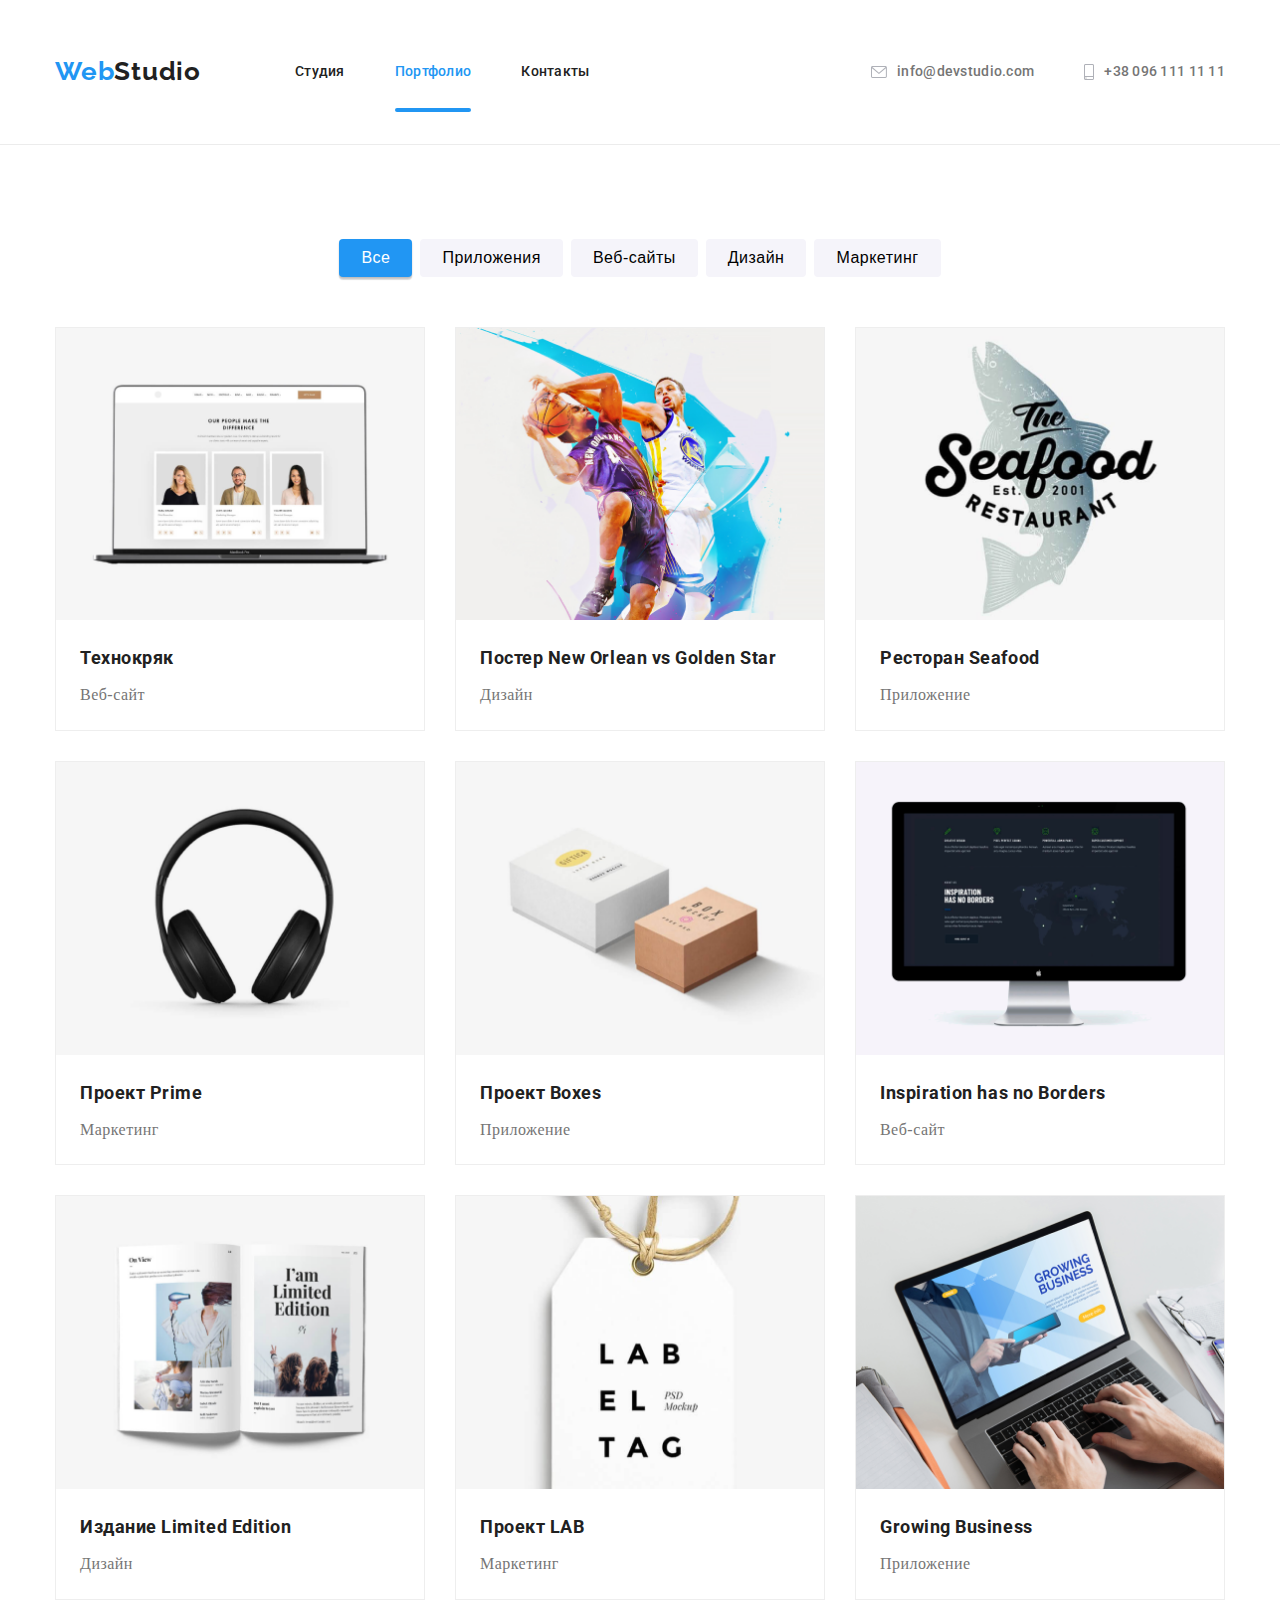
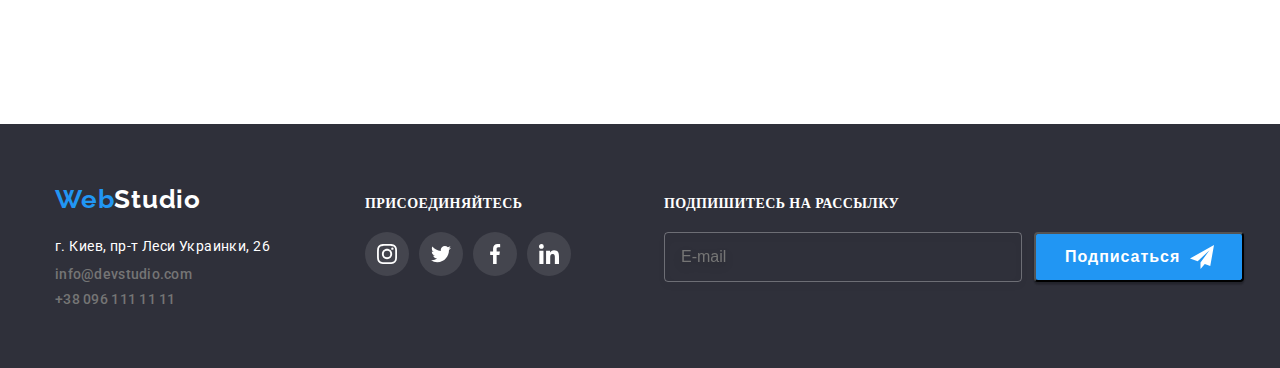
==== portfolio.html @ b37ebd10 "added files" ====
<!DOCTYPE html>
<html lang="ru">
<head>
    <meta charset="UTF-8">
    <meta http-equiv="X-UA-Compatible" content="IE=edge">
    <meta name="viewport" content="width=device-width, initial-scale=1.0">
    <title>Portfolio</title>
    <link rel="preconnect" href="https://fonts.gstatic.com">
    <link href="https://fonts.googleapis.com/css2?family=Raleway:wght@700&display=swap" rel="stylesheet">
    <link rel="preconnect" href="https://fonts.gstatic.com">
    <link href="https://fonts.googleapis.com/css2?family=Roboto:wght@400;500;700;900&display=swap" rel="stylesheet">
    <link rel="stylesheet" href="https://cdnjs.cloudflare.com/ajax/libs/modern-normalize/1.0.0/modern-normalize.min.css" integrity="sha512-ISS7cAi1PEhQ8jnbJpJZMd29NlhNj4AWYyLOSp2CE/CsHxTCu+r+t0D2yoJudVrd0/8fTVPUVDzY5Tvli75u/g==" crossorigin="anonymous" />
    <link rel="stylesheet" href="css/style.css">
</head>

<body>
    <header class="header">
        <div class="conteiner main-nav">          
            <nav class="main-nav">
                <a href="./index.html" class="logo-page">Web<span class="logo-heder">Studio</span></a>
                <ul class="site-nav"> 
                    <li class="site-nav-item"><a href="./index.html" class="header-nav">Студия</a></li>
                    <li class="site-nav-item"><a href="./portfolio.html" class=" header-nav link-s current">Портфолио</a></li>
                    <li class="site-nav-item"><a href="" class="header-nav">Контакты</a></li>
                </ul>
            </nav>
            <ul  class="contact">
              <li class="site-nav-item"><a href="mailto:info@devstudio.com" class="mail-tell"><svg class="icon-mail-tell" width="16" height="12"><use href="./sprite.svg#icon-letter"></use></svg> info@devstudio.com</a></li>
              <li class="site-nav-item"><a href="tell:+380961111111" class="mail-tell"><svg class="icon-mail-tell" width="10" height="16"><use href="./sprite.svg#icon-smartphone"></use></svg> +38 096 111 11 11</a></li>
            </ul>
        </div>
    </header>
    <!-- Портфолио -->
<main>
    <section class="our-works">
        <div class="conteiner">
            <ul class="gallery">
                <li class="button-gallery"><button class="button-gallery-item button-all" type="button">Все</button></li>
                <li class="button-gallery"><button class="button-gallery-item" type="button">Приложения</button></li>
                <li class="button-gallery"><button class="button-gallery-item" type="button">Веб-сайты</button></li>
                <li class="button-gallery"><button class="button-gallery-item" type="button">Дизайн</button></li>
                <li class="button-gallery"><button class="button-gallery-item" type="button">Маркетинг</button></li>
            </ul>
                <h1 class="hidden">Портфолио</h1>
                <ul class="team-item">
                    <li class="team-item-list">
                        <a href="" class="list">
                            <div class="thumb">
                                <div class="item-overlay">
                                    <p class="text-overlay">Технокряк это современная площадка распространения коронавируса. Компании используют эту платформу для цифрового шпионажа и атак на защищённые сервера конкурентов.</p>
                                </div>
                               <img src="./images-02/img.png" alt="ноутбук" width="370"/> 
                            </div>
                            <div class="portfolio-list">
                                <h2 class="portfolio-items">Технокряк</h2>
                                <p class="portfolio-p">Веб-сайт</p>
                            </div>
                        </a>
                   </li>
                        

                    <li class="team-item-list">
                        <a href="" class="list">
                            <div class="thumb">
                                <div class="item-overlay">
                                    <p class="text-overlay">Технокряк это современная площадка распространения коронавируса. Компании используют эту платформу для цифрового шпионажа и атак на защищённые сервера конкурентов.</p>
                                </div>
                                <img src="./images-02/img_(1).png" alt="баскетболисты" width="370"/>
                            </div>
                            <div class="portfolio-list">
                                <h2 class="portfolio-items">Постер New Orlean vs Golden Star</h2>
                                <p class="portfolio-p">Дизайн</p>
                            </div>
                        </a>
                    </li>
                        

                    <li class="team-item-list">
                        <a href="" class="list">
                            <div class="thumb">
                                <div class="item-overlay">
                                    <p class="text-overlay">Технокряк это современная площадка распространения коронавируса. Компании используют эту платформу для цифрового шпионажа и атак на защищённые сервера конкурентов.</p>
                                </div>   
                                <img src="./images-02/img_(2).png" alt="лейбл" width="370"/>
                            </div>
                            <div class="portfolio-list">
                                <h2 class="portfolio-items">Ресторан Seafood</h2>
                                <p class="portfolio-p">Приложение</p>
                            </div>
                        </a>
                    </li>
                        

                    <li class="team-item-list">
                        <a href="" class="list">
                            <div class="thumb">
                                <div class="item-overlay">
                                    <p class="text-overlay">Технокряк это современная площадка распространения коронавируса. Компании используют эту платформу для цифрового шпионажа и атак на защищённые сервера конкурентов.</p>
                                </div>
                                <img src="./images-02/img_(3).png" alt="наушники" width="370"/>
                            </div>
                            <div class="portfolio-list">
                                <h2 class="portfolio-items">Проект Prime</h2>
                                <p class="portfolio-p">Маркетинг</p>
                            </div>
                        </a>
                    </li>
                        

                    <li class="team-item-list">
                        <a href="" class="list">
                            <div class="thumb">
                                <div class="item-overlay">
                                    <p class="text-overlay">Технокряк это современная площадка распространения коронавируса. Компании используют эту платформу для цифрового шпионажа и атак на защищённые сервера конкурентов.</p>
                                </div>
                                <img src="./images-02/img_(4).png" alt="коробки" width="370"/>
                            </div>
                            <div class="portfolio-list">
                                <h2 class="portfolio-items">Проект Boxes</h2>
                                <p class="portfolio-p">Приложение</p>
                            </div>
                        </a>
                    </li>
                        

                    <li class="team-item-list">
                        <a href=""  class="list">
                            <div class="thumb">
                                <div class="item-overlay">
                                     <p class="text-overlay">Технокряк это современная площадка распространения коронавируса. Компании используют эту платформу для цифрового шпионажа и атак на защищённые сервера конкурентов.</p>  
                                </div>
                                <img src="./images-02/img_(5).png" alt="монитор" width="370"/>
                            </div>
                            <div class="portfolio-list">
                                <h2 class="portfolio-items">Inspiration has no Borders</h2>
                                <p class="portfolio-p">Веб-сайт</p>
                            </div>
                        </a>
                    </li>
                        

                    <li class="team-item-list">
                        <a href=""  class="list">
                            <div class="thumb">
                                <div class="item-overlay">
                                    <p class="text-overlay">Технокряк это современная площадка распространения коронавируса. Компании используют эту платформу для цифрового шпионажа и атак на защищённые сервера конкурентов.</p>
                                </div>
                                <img src="./images-02/img_(6).png" alt="журнал" width="370"/>
                            </div>
                            <div class="portfolio-list">
                                <h2 class="portfolio-items">Издание Limited Edition</h2>
                                <p class="portfolio-p">Дизайн</p>
                            </div>
                        </a>
                    </li>
                        

                    <li class="team-item-list">
                        <a href="" class="list">
                            <div class="thumb">
                                <div class="item-overlay">
                                    <p class="text-overlay">Технокряк это современная площадка распространения коронавируса. Компании используют эту платформу для цифрового шпионажа и атак на защищённые сервера конкурентов.</p>
                                </div>
                                <img src="./images-02/img_(7).png" alt="бирка" width="370"/>
                            </div>
                            <div class="portfolio-list">
                                <h2 class="portfolio-items">Проект LAB</h2>
                                <p class="portfolio-p">Маркетинг</p>
                            </div>
                        </a>
                    </li>
                        

                    <li class="team-item-list">
                        <a href="" class="list">
                            <div class="thumb">
                                <div class="item-overlay">
                                    <p class="text-overlay">Технокряк это современная площадка распространения коронавируса. Компании используют эту платформу для цифрового шпионажа и атак на защищённые сервера конкурентов.</p>
                                </div>
                                <img src="./images-02/img_(8).png" alt="ноутбук" width="370"/>
                            </div>
                            <div class="portfolio-list">
                                <h2 class="portfolio-items">Growing Business</h2>
                                <p class="portfolio-p">Приложение</p>
                            </div>
                        </a>
                    </li>
                </ul>
        </div>
    </section>
</main>
<!-- Подвал -->
    <footer class="footer">
      <div class="conteiner footer-web">
        <div class="address-part">
        <a href="index.html" class="logo-page">Web<span class="logo">Studio</span></a>
          <address class="footer-bottom">
            <ul>
              <li class="adress-bottom"><a href="https://goo.gl/maps/1J1BHxxjEEeEj4qXA" target="_blank" rel="noreferrer noopener" class="adress">г. Киев, пр-т Леси Украинки, 26</a></li>
              <li class="adress-bottom"><a href="mailto:info@devstudio.com" class="mail-tell">info@devstudio.com</a></li>
              <li class="adress-bottom"><a href="tell:+380961111111" class="mail-tell">+38 096 111 11 11</a></li>
          </ul>
          </address>
        </div>
        <div>
          <p class="footer-social">Присоединяйтесь</p>
            <ul class="social-icons">
              <li class="social-icons-item"><a href="" aria-label="Ссылка на instagram" class="social-icons-link text" target="_blank" rel="noopener noreferrer"><svg class="icon"><use href="./sprite.svg#icon-instagram"></use></svg></a></li>
              <li class="social-icons-item"><a href="" aria-label="Ссылка на twitter" class="social-icons-link text" target="_blank" rel="noopener noreferrer"><svg class="icon"><use href="./sprite.svg#icon-twitter"></use></svg></a></li>
              <li class="social-icons-item"><a href="" aria-label="Ссылка на facebook" class="social-icons-link text" target="_blank" rel="noopener noreferrer"><svg class="icon"><use href="./sprite.svg#icon-facebook"></use></svg></a></li>
              <li class="social-icons-item"><a href="" aria-label="Ссылка на linkedin" class="social-icons-link text" target="_blank" rel="noopener noreferrer"><svg class="icon"><use href="./sprite.svg#icon-linkedin"></use></svg></a></li> 
            </ul>
        </div>
        <div class="input">
            <p class="footer-social">Подпишитесь на рассылку</p>
            <form class="footer-input">
                <input type="email" name="mail" placeholder="E-mail" required class="input-field">
                <button type="submit" class="button-all footer-button">
                    <p class="text-button">Подписаться<svg class="send"><use href="./sprite.svg#send"></use></svg>
                    </p>
                </button>
            </form>
        </div>
      </div>
    </footer>
</body>
</html>
---- css/style.css ----
html {box-sizing: border-box;}
*,
*::before,
*::after {box-sizing: inherit;}

:root {
    --white-color: white;
    --accent-color: #2196F3;
    --grey-light-color: #757575;
    --bg-color: #2F303A;
    --black-color: #212121;
    --button-color: #F5F4FA;
    --border-color: #AFB1B8;
}

body {
    background-color: var(--white-color);
    margin: 0;    
}
a {
    text-decoration: none;
}
.logo-page {
    font-family: Raleway;
    font-style: normal;
    font-weight: bold;
    font-size: 26px;
    line-height: 1.19;
    letter-spacing: 0.03em;
    color: var(--accent-color);
    margin-right: 94px;
    font-weight: bold;
    display: block;
}

.logo {
    margin-bottom: 20px;
}

.hidden {
    display: none;
}
.footer {
    background-color: var(--bg-color);
    padding-top: 60px;
    padding-bottom: 60px;
}
.footer-web {
    display: flex;
    align-items: baseline;
}
.footer-input {
    display: flex;
}

button:hover {
    background-color: var(--accent-color);
    cursor: pointer;
    color: var(--button-color);
}
.hero {
    background: var(--bg-color);
    height: 600px;
}
.overlay {
    max-width: 1600px;
    background-position: top left;
    margin: 0 auto;
    background-image: 
        linear-gradient(to right, rgba(47, 48, 58, 0.4), rgba(47, 48, 58, 0.4)),
        url(../images-01/bg-i.jpg);
    padding-top: 200px;
    padding-bottom: 200px;

}

.logo {
    color: var(--white-color);
}
.logo-heder {
    color: var(--black-color);
}
li {
    list-style-type: none;
    /* Убираем маркеры */
}
.portfolio-items {
    font-family: "Roboto", sans-serif;
    margin: 0 0 4px 0;
    font-size: 18px;
    line-height: 2;
    letter-spacing: 0.03em;
    color: var(--black-color);
}

.portfolio-p {
    font-weight: normal;
    font-size: 16px;
    line-height: 1.87;
    color: var(--grey-light-color);
    letter-spacing: 0.03em;
   
}

.mail-tell {
    font-family: 'Roboto';
    font-style: normal;
    font-weight: 500;
    font-size: 14px;
    line-height: 1.14;
    letter-spacing: 0.02em;
    color: var(--grey-light-color);
    display: flex;
    justify-content: center;
    align-items: center;
    transition-duration: 250ms;
    transition-timing-function: cubic-bezier(0.4, 0, 0.2, 1);

}
.mail-tell:hover .icon-mail-tell,
.mail-tell:focus .icon-mail-tell {
    fill:var(--accent-color);
}
.icon-mail-tell {
    fill: var(--border-color);
    margin-right: 10px;
    display: inline-flex;
    transition-duration: 250ms;
    transition-timing-function: cubic-bezier(0.4, 0, 0.2, 1);

}
.team-new {
    padding: 30px;
}

.hero-team {
    font-size: 44px;
    line-height: 1.36;
    text-align: center;
    letter-spacing: 0.06em;
    text-transform: uppercase;
    color: var(--white-color);
    text-align: center;
    max-width: 700px;
    margin-top: 0;
    margin-left: auto;
    margin-right: auto;
    margin-bottom: 30px;
    
}
.advantage-icon {
    width: 70px;
    height: 70px;
    display: flex;
    align-items: center;
    justify-content: center;
    background-color: var(--button-color);
}
.visually-icon {
    display: flex;
    align-items: center;
    justify-content: center;
    background-color: var(--button-color);
    margin-bottom: 30px;
    height: 120px;
}

.advantage {
    font-weight: bold;
    font-size: 14px;
    line-height: 1.14;
    letter-spacing: 0.03em;
    text-transform: uppercase;
    color: var(--black-color);
    margin-bottom: 10px;
}

.main-nav .main-li {
    width: calc((100% - 90px) / 4);
}
.advantage-iteam {
    font-family: Roboto;
    font-style: normal;
    font-weight: normal;
    font-size: 14px;
    line-height: 2;
    letter-spacing: 0.03em;
    color: var(--grey-light-color);
}
.work {
    padding-top: 94px;
    padding-bottom: 94px;
}

.occupation {
    font-size: 36px;
    line-height: 1.17;
    letter-spacing: 0.03em;
    color: var(--black-color);
    text-align: center;
    margin-bottom: 50px;
}
.occupation .conteiner {
    padding-top: 94px;
    padding-left: 94px;
}

.team {
    font-weight: 500;
    font-size: 16px;
    line-height: 1.19;
    letter-spacing: 0.03em;
    color: var(--black-color);
    /* margin-top: 30px; */
    margin-bottom: 10px;
    text-align: center;
}

.position {
    font-size: 16px;
    line-height: 1.19;
    letter-spacing: 0.03em;
    color: var(--grey-light-color);
    text-align: center;
}
.adress {
    font-family: Roboto;
    font-style: normal;
    font-weight: normal;
    font-size: 14px;
    line-height: 1.7;
    letter-spacing: 0.03em;
    color: var(--white-color);
}
.adress-bottom:not(:last-child){
    margin-bottom: 9px;
}

.site-nav-item .mail-tell {
    padding-top: 32px;
    padding-bottom: 32px;
}
.header-nav:hover,
.header-nav:focus {
    color: var(--accent-color);
}

.mail-tell:hover,
.mail-tell:focus {
    color: var(--accent-color);
}
.header-nav {
    font-style: normal;
    font-weight: 500;
    font-size: 14px;
    line-height: 1.14;
    letter-spacing: 0.02em;
    color: var(--black-color);
    font-family: Roboto;
    display: block;
    padding-top: 32px;
    padding-bottom: 32px;
    transition-duration: 250ms;
    transition-timing-function: cubic-bezier(0.4, 0, 0.2, 1);
}

.current::after {
    content: "";
    height: 4px;
    border-radius: 2px;
    background-color: var(--accent-color);
    color: var(--accent-color);
    margin-top: 28px;
    width: 100%;
    display: block;
}

.main-button {
    font-family: Roboto;
    font-style: normal;
    font-weight: bold;
    font-size: 16px;
    line-height: 1.86;
    letter-spacing: 0.06em;
    min-width: 200px;
    height: 50px;
    box-shadow: 0px 4px 4px rgba(0, 0, 0, 0.15);
    border-radius: 4px;
    border: none;
    padding: 10px 32px 10px 32px;
    color: var(--button-color);
    background: var(--accent-color);
    box-sizing: border-box;
    display: flex;
    margin-right: auto;
    margin-left: auto;
}
.backdrop {
    position: fixed;
    top: 0;
    left: 0;
    width: 100%;
    height: 100%;
    background-color: rgba(0, 0, 0, 0.2);
    transition-duration: 250ms;
    transition-timing-function: cubic-bezier(0.4, 0, 0.2, 1);
}
.backdrop.is-hidden {
    opacity: 0;
    pointer-events: none;
    transition-duration: 250ms;
    transition-timing-function: cubic-bezier(0.4, 0, 0.2, 1);
}
.modal {
    position: absolute;
    top: 50%;
    left: 50%;
    display: flex;
    justify-content: flex-end;
    transform: translate(-50%, -50%);
    min-height: 581px;
    min-width: 528px;
    background-color: var(--white-color);
    padding-top: 8px;
    padding-right: 8px;
}
.modal-btn {
    height: 30px;
    width: 30px;
    border-radius: 50%;
    border-color: rgba(0, 0, 0, 0.1);
    background-color: rgba(255, 255, 255, 1);
}
.modal-form{
    padding: 40px;
}

.modal-h3 {
    display: flex;
    padding: 2px 40px 12px 40px;
}
.form-value:not(:last-child) {
    padding-bottom: 10px;
}
/* .form-value {
    border-radius: 4px;
    border-color: rgba(33, 33, 33, 0.2);
} */

.header {
    border-bottom: 1px solid #ECECEC;
}
.button-gallery {
    font-style: normal;
    font-weight: 500;
    font-size: 16px;
    line-height: 1.63;
    letter-spacing: 0.03em;
    color: var(--black-color);
}

.button-gallery .button-gallery-item:hover,
.button-gallery .button-gallery-item:focus {
    box-shadow: 0px 1px 1px rgba(0, 0, 0, 0.12),
      0px 4px 4px rgba(0, 0, 0, 0.06),
      1px 4px 6px rgba(0, 0, 0, 0.16);
    border-radius: 4px;
    background-color: var(--accent-color);
    color: var(--white-color);
}
.team-item-list .list:hover,
.team-item-list .list:focus {
    box-shadow: 0px 1px 1px rgba(0, 0, 0, 0.12),
    0px 4px 4px rgba(117, 73, 73, 0.06),
    1px 4px 6px rgba(0, 0, 0, 0.16);
}

.list {
    display: block;
    width: 100%;
    height: 100%;
    transition-duration: 250ms;
    transition-timing-function: cubic-bezier(0.4, 0, 0.2, 1);
}

.button-gallery:not(:last-child) {
    margin-right: 8px;
}
.button-gallery-item {
    font-weight: 500;
    font-size: 16px;
    line-height: 1.62;
    letter-spacing: 0.03em;
    border: none;
    border-radius: 4px;
    padding: 6px 22px 6px 22px;
    background-color: var(--button-color);
    transition-duration: 250ms;
    transition-timing-function: cubic-bezier(0.4, 0, 0.2, 1);
}
.button-all {
    background-color: var(--accent-color);
    color: var(--white-color);
    box-shadow: 0px 3px 1px rgba(0, 0, 0, 0.1),
    0px 1px 2px rgba(0, 0, 0, 0.08),
    0px 2px 2px rgba(0, 0, 0, 0.12);
    border-radius: 4px;
    transition-duration: 250ms;
    transition-timing-function: cubic-bezier(0.4, 0, 0.2, 1);
}
.occupation-part {
    background-color: var(--button-color);
    padding: 94px 0 94px 0;
}

.link {
    display: flex;
    align-items: center;
}
.link-s {
    color: var(--accent-color);
}
.conteiner {
    width: 1200px;
    padding-left: 15px;
    padding-right: 15px;
    margin: 0 auto;
}
.social-icons .icon{
width: 20px;
height: 20px;
fill: var(--border-color);
}
.social-icons-item:not(:last-child){
    margin-right: 10px;
}

.social-icons-link:hover .icon,
.social-icons-link:focus .icon {
    fill: var(--white-color);
}

.text .icon {
    fill: var(--white-color);
}
.text {
    background: rgba(255, 255, 255, 0.1);
    border-radius: 50%;
}

.social-icons-link {
    display: inline-flex;
    align-items: center;
    justify-content: center;
    width: 44px;
    height: 44px;
    transition-duration: 250ms;
    transition-timing-function: cubic-bezier(0.4, 0, 0.2, 1);
}

.social-icons-link:hover,
.social-icons-link:focus {
    background-color: var(--accent-color);
    fill: var(--white-color);
    border-radius: 50%;
}

.social-icons {
    display: inline-flex;
}

.site-nav {
    display: flex;
    padding-top: 32px;
}
.site-nav a:hover,
.site-nav a:focus {
    color: var(--accent-color);
}

.site-nav-item {
    font-family: Roboto;
    font-style: normal;
    font-weight: 500;
    display: flex;
    position: relative;
}

.contact {
    display: flex;
    font-weight: 500;
    font-size: 14px;
    line-height: 1.14;
    letter-spacing: 0.02em;
    margin-left: auto;
}
.main-nav {
    display: flex;
    align-items: center;

}
.gallery {
    display: flex;
    justify-content: center;
    margin-bottom: 50px;
}

.our-works {
    display: flex;
    flex-wrap: wrap;
    padding-top: 94px;
    padding-bottom: 94px;
}

.site-nav-item:not(:last-child) {
    margin-right: 50px;
}
.footer .logo-page {
    margin-bottom: 20px;
}
.main-nav .logo-page {
    padding-top: 24px;
    padding-bottom: 25px;
}

.main-li:not(:last-child) {
    margin-right: 30px;
}

.tech {
    padding-bottom: 94px;
}
.team-item-list {
    width: calc((100% - 60px) / 3);
    margin-right: 30px;
    margin-bottom: 30px;
    border: 1px solid #EEEEEE;
    box-sizing: border-box;
    background: var(--white-color);
}
.thumb .list {
    display: inline-block;
    position: absolute;
    content: "";
    width: 100%;
    height: 100%;
    bottom: 0;
    left: 0;
    background-color: rgba(33, 150, 243, 0.9);
    opacity: 0;
    overflow: hidden;
    transition-duration: 250ms;
    transition-timing-function: cubic-bezier(0.4, 0, 0.2, 1);
}
.thumb {
    position: relative;
    overflow: hidden; 
}
a:hover .item-overlay,
a:focus .item-overlay {
    transform: translatex(0);
}

.text-overlay{
    position: absolute;
    top: 0;
    left: 0;
    width: 100%;
    font-family: 'Roboto';
    font-size: 18px;
    line-height: 1.56;
    letter-spacing: 0.03em;
    text-align: left;
    padding: 64px 24px;
    color: var(--white-color);
    opacity: 0;
}
.item-overlay {
    display: flex;
    align-items: center;
    position: absolute;
    top: 1px;
/* top: 0px; */
    left: 0;
    width: 100%;
    height: 100%;
    transform: translateY(100%);
    background-color: var(--accent-color);
    opacity: 0.9;
    transition-duration: 250ms;
    transition-timing-function: cubic-bezier(0.4, 0, 0.2, 1);
}

.list:hover .text-overlay,
.list:focus .text-overlay {
    opacity: 0.9;
}

.team-item-list:nth-child(3n) {
    margin-right: 0;
}

.team-item-list:nth-child(-3 + n) {
    margin-bottom: 0;
}

h1,
h2,
h3,
p {margin-top: 0; margin-bottom: 0;}

ul {
    padding: 0;
    margin: 0;
}
.team-item {
display: flex;
flex-wrap: wrap;
}
.team-item-grid:not(:last-child) {
    margin-right: 30px;
}

.team-item .team-item-occupation:not(:last-child) {
    margin-right: 30px;
}
img {
    display: block;
    max-width: 100%;
    height: auto;
}
.team-item-occupation {
    position: relative;
}
.label {
    position: absolute;
    font-size: 14px;
    letter-spacing: 0.03em;
    font-weight: 700;
    line-height: 1.14;
    text-transform: uppercase;
    width: 100%;
    bottom: 0;
    color: var(--white-color);
    display: flex;
    justify-content: center;
    align-items: center;
    width: 370px;
    height: 70px;
    background-color: rgba(47, 48, 58, 0.8);
}

.team-item-grid {    
    box-shadow:  
                0px 1px 3px rgba(0, 0, 0, 0.12),
                0px 1px 1px rgba(0, 0, 0, 0.14),
                0px 2px 1px rgba(0, 0, 0, 0.2);
    border-radius: 0px 0px 4px 4px;
    background-color: var(--white-color);
    text-align: center;
}
.team-list {
    margin: 0;
    padding: 6px 22px 6px 22px;
}
.portfolio-list {
    padding: 20px 24px;
}
.list:hover,
.list:focus {
    box-shadow: 0px 4px 4px rgba(0, 0, 0, 0.15);
    border-radius: 1px;
}
.customers-list:not(:last-child) {
    margin-right: 30px;
}
.customers-list {
    width: 170px;
    height: 90px;
    border: 1px solid #AFB1B8;
    box-sizing: border-box;
    border-radius: 4px;
    transition-duration: 250ms;
    transition-timing-function: cubic-bezier(0.4, 0, 0.2, 1);
}
.customers-list:hover,
.customers-list:focus {
    border-color: var(--accent-color);
}

.customers {
    display: flex;
    flex-wrap: wrap;
    align-items: center;
}
.customers-list:hover .icon,
.customers-list:focus .icon {
    fill: var(--button-color);
}

.gallery {
    display: flex;
    justify-content: center;
}
.icon-client {
  display: flex;
  align-items: center;
  justify-content: center;
  width: 100%;
  height: 100%;
}

.icon {
    fill: var(--border-color);
    align-items: center;
    justify-content: center;
    transition-duration: 250ms;
    transition-timing-function: cubic-bezier(0.4, 0, 0.2, 1);
}

.icon-client:hover .icon,
.icon-client:focus .icon {
    background-color: var(--white-color);
    cursor: pointer;
    fill: var(--accent-color);
}
.input{
margin-left: 93px;
stroke: solid rgba(255, 255, 255, 0.3);
}
.send {
    margin-left: 10px;
    width: 24px;
    height: 24px;
}

.footer-social {
    font-weight: bold;
    font-size: 14px;
    line-height: 1.14;
    letter-spacing: 0.03em;
    text-transform: uppercase;
    color: var(--white-color);
    margin-bottom: 20px;
}
.footer .mail-tell {
    display: list-item;
}
.footer-button {
    padding: 10px 28px 10px 29px;
    margin-bottom: 9px;
    font-size: 16px;
    letter-spacing: 0.06em;
    font-weight: 700;
    line-height: 1.14;
    height: 50px;
    transition-duration: 250ms;
    transition-timing-function: cubic-bezier(0.4, 0, 0.2, 1);
}
.text-button{
   vertical-align: middle;
    display: flex;
    align-items: center;
    justify-content: center;
}
.address-part {
    margin-right: 70px;
}
.input-field {
    margin-right: 12px;
    padding-bottom: 15px;
    padding-top: 15px;
    padding-left: 16px;
    width: 358px;
    height: 50px;
    font-size: 16px;
    line-height: 1.25;
    background-color: transparent;
    color: var(--white-color);
    border: 1px solid rgba(255, 255, 255, 0.3);
    box-sizing: border-box;
    filter: drop-shadow(0px 4px 4px rgba(0, 0, 0, 0.15));
    border-radius: 4px;
}
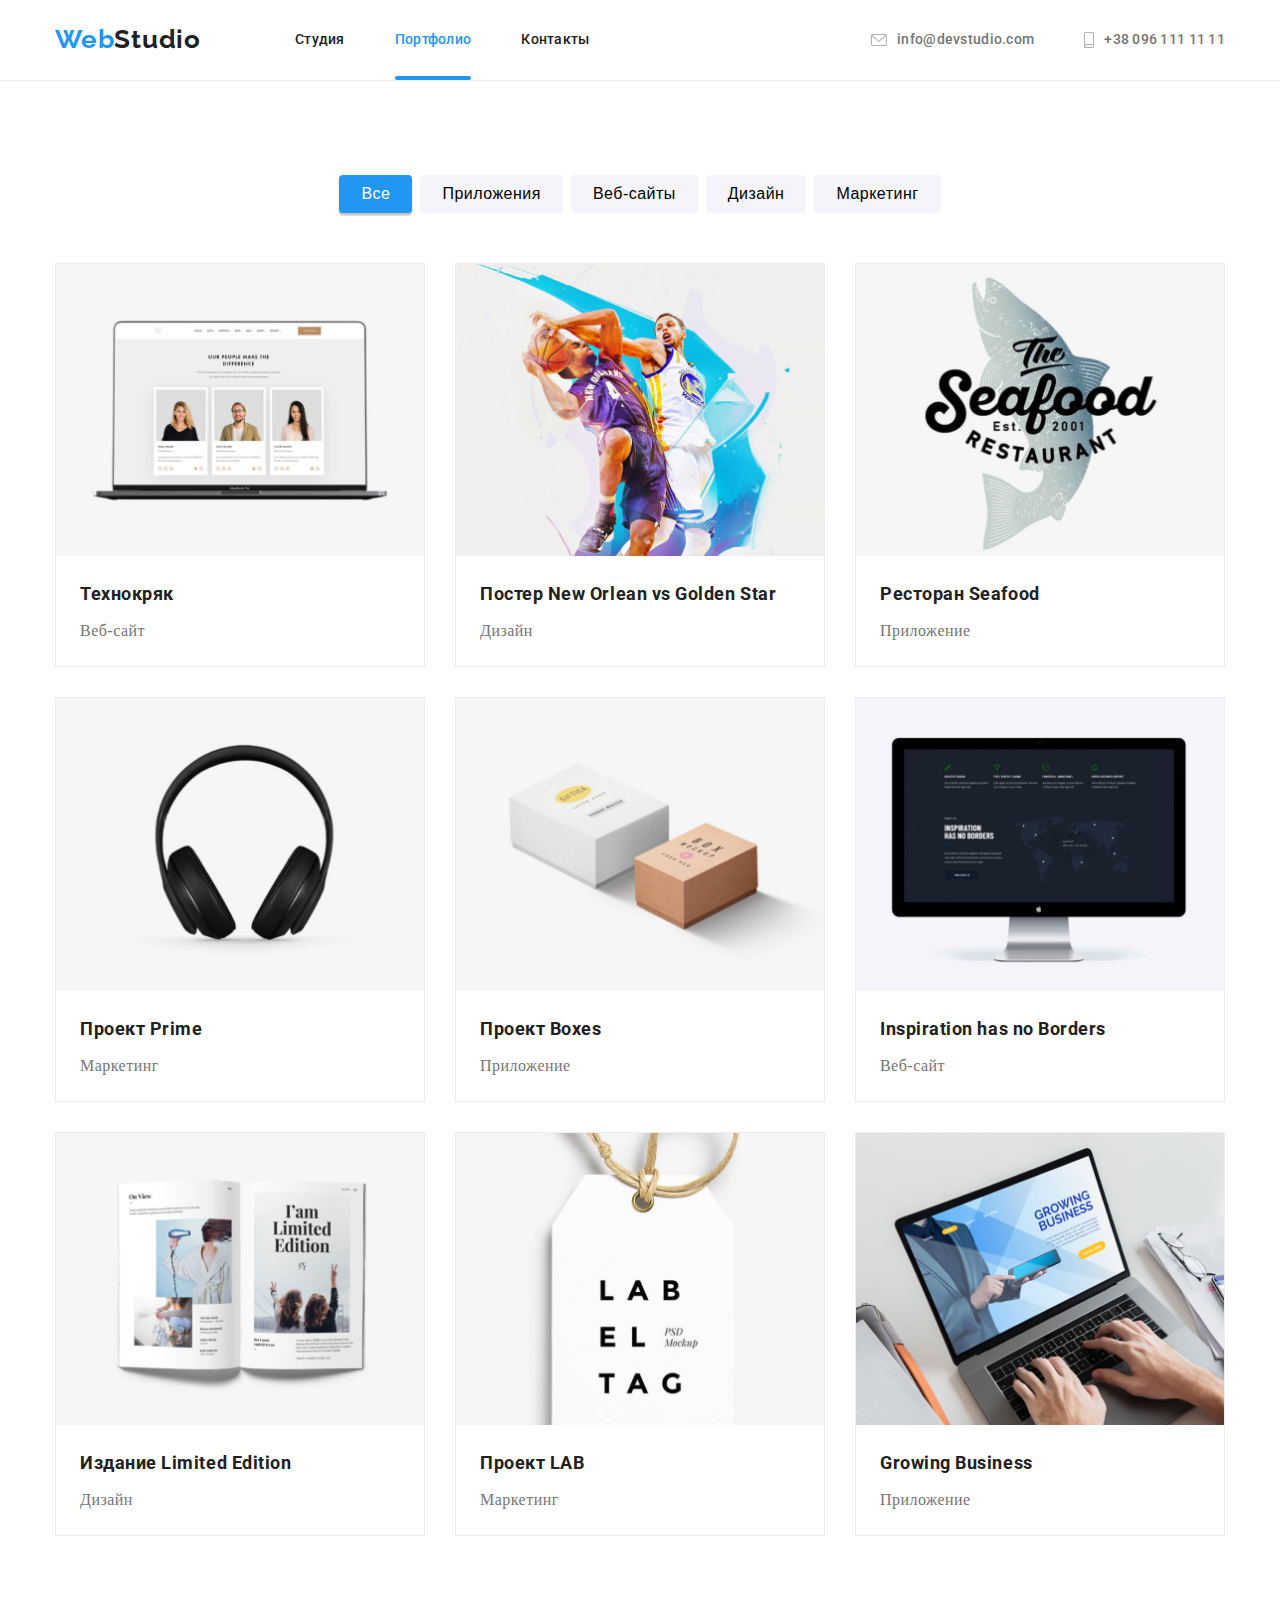
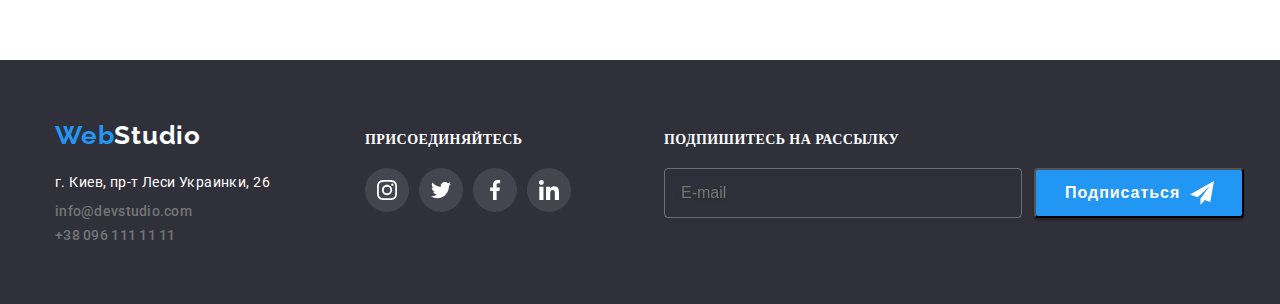
==== commit a9f3a423: "Fixed bug" ====
--- a/portfolio.html
+++ b/portfolio.html
@@ -215,9 +215,7 @@
             <p class="footer-social">Подпишитесь на рассылку</p>
             <form class="footer-input">
                 <input type="email" name="mail" placeholder="E-mail" required class="input-field">
-                <button type="submit" class="button-all footer-button">
-                    <p class="text-button">Подписаться<svg class="send"><use href="./sprite.svg#send"></use></svg>
-                    </p>
+                <button type="submit" class="button-all footer-button text-button">Подписаться<svg class="send"><use href="./sprite.svg#send"></use></svg>
                 </button>
             </form>
         </div>
--- a/css/style.css
+++ b/css/style.css
@@ -266,11 +266,12 @@
 
 .current::after {
     content: "";
+    position: absolute;
+    bottom: 0;
     height: 4px;
     border-radius: 2px;
     background-color: var(--accent-color);
     color: var(--accent-color);
-    margin-top: 28px;
     width: 100%;
     display: block;
 }
@@ -294,6 +295,8 @@
     display: flex;
     margin-right: auto;
     margin-left: auto;
+    text-align:center;
+    justify-content: center
 }
 .backdrop {
     position: fixed;
@@ -325,6 +328,8 @@
     padding-right: 8px;
 }
 .modal-btn {
+    position: absolute;
+    align-items: center;
     height: 30px;
     width: 30px;
     border-radius: 50%;
@@ -334,19 +339,87 @@
 .modal-form{
     padding: 40px;
 }
-
+.icon-form {
+    position: relative;
+    top: 14px;
+    left: 15px;
+}
+.form-input:focus ~ .icon-form {
+    fill: var(--accent-color);
+}
+.form-input {
+    position: absolute;
+}
+.form-value {
+    margin-bottom: 28px;
+}
+.agreement input[type='checkbox'] {
+    width: 16px;
+    height: 15px;
+}
+.agreement-label {
+    font-size: 14px;
+    line-height: 1.71;
+    letter-spacing: 0.03em;
+    color: var(--grey-light-color);
+    display: inline;
+}
+.contract {
+    color: var(--accent-color);
+    text-decoration: underline;
+}
+.form-input {
+    padding: 10px 10px 10px 40px;
+    width: calc(100% - (40px + 40px));
+    font-family: inherit;
+    border-radius: 4px;
+    /* border-bottom-left-radius: 1px; */
+    border-color: rgba(33, 33, 33, 0.2);
+    transition-duration: 250ms;
+    transition-timing-function: cubic-bezier(0.4, 0, 0.2, 1);
+}
+textarea {
+    width: 102%;
+    border-bottom-left-radius: 2px;
+    border-radius: 4px;
+    padding: 12px 16px;
+    border-color: rgba(33, 33, 33, 0.2);
+}
+
+label {
+    display: flex;
+    flex-direction: column;
+    margin-bottom: 8px;
+    color: #757575;
+    font-family: Roboto;
+    font-size: 12px;
+    letter-spacing: 0.01em;
+    line-height: 1.17;
+}
 .modal-h3 {
-    display: flex;
+    display: inline-block;
     padding: 2px 40px 12px 40px;
-}
-.form-value:not(:last-child) {
-    padding-bottom: 10px;
-}
-/* .form-value {
-    border-radius: 4px;
-    border-color: rgba(33, 33, 33, 0.2);
-} */
-
+    font-family: Roboto;
+    font-style: bold;
+    font-size: 20px;
+    line-height: 1.15;
+    letter-spacing: 0.03em;
+    color: var(--black-color);
+}
+.agreement{
+    margin-bottom: 30px;
+}
+
+label:hover,
+label:focus {
+    color: var(--accent-color);
+}
+.form {
+    padding: 40px;
+}
+textarea {
+    resize: none;
+}
 .header {
     border-bottom: 1px solid #ECECEC;
 }
@@ -471,7 +544,6 @@
 
 .site-nav {
     display: flex;
-    padding-top: 32px;
 }
 .site-nav a:hover,
 .site-nav a:focus {
